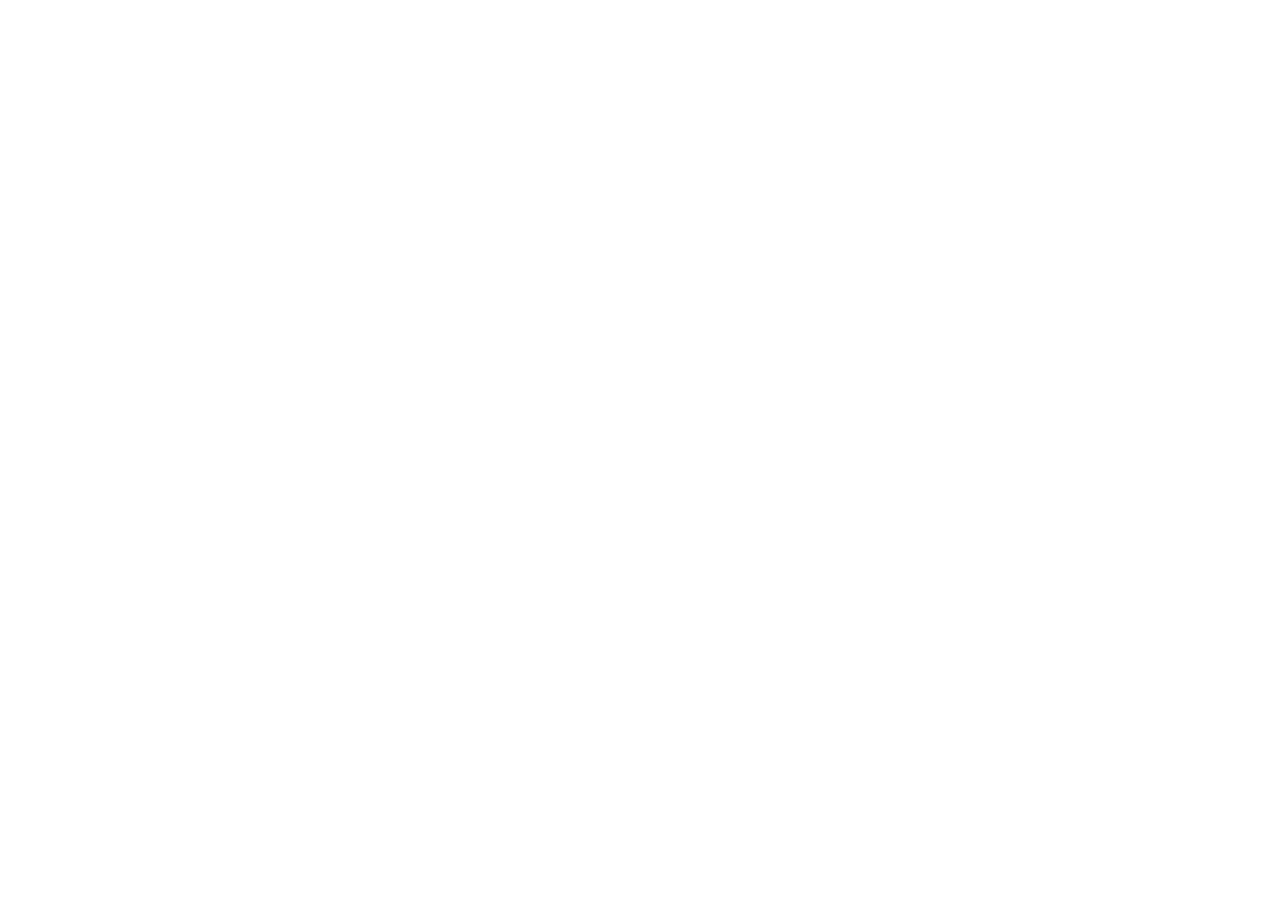
==== index.html @ 886a72cf "Photódex v1 release." ====
<!doctype html>

<html lang="en">

<head>
  <title>Photódex</title>
  <meta charset="utf-8">
  <meta name="viewport" content="width=device-width, initial-scale=1.0, maximum-scale=1.0, user-scalable=no">
  <meta name="description" content="Photódex: Gotta snap 'em all!'">
  <meta name="author" content="JT Atomico">
  <meta property="og:image" content="http://www.photodex.io/preview.jpg" />
  <link rel="icon" href="favicon.ico" type="image/x-icon" />
  <link rel="stylesheet" href="https://maxcdn.bootstrapcdn.com/font-awesome/4.7.0/css/font-awesome.min.css">
  <link rel="stylesheet" href="http://www.photodex.io/cdn/styles/main.css">
</head>

<body class="loading">

  <div id="banner"></div>
  <div id="content"></div>

  <script src="https://code.jquery.com/jquery-1.11.1.min.js"></script>
  <script src="http://www.photodex.io/cdn/scripts/jquery.mobile.custom.min.js"></script>
  <script src="http://www.photodex.io/cdn/scripts/main.js"></script>

</body>

</html>
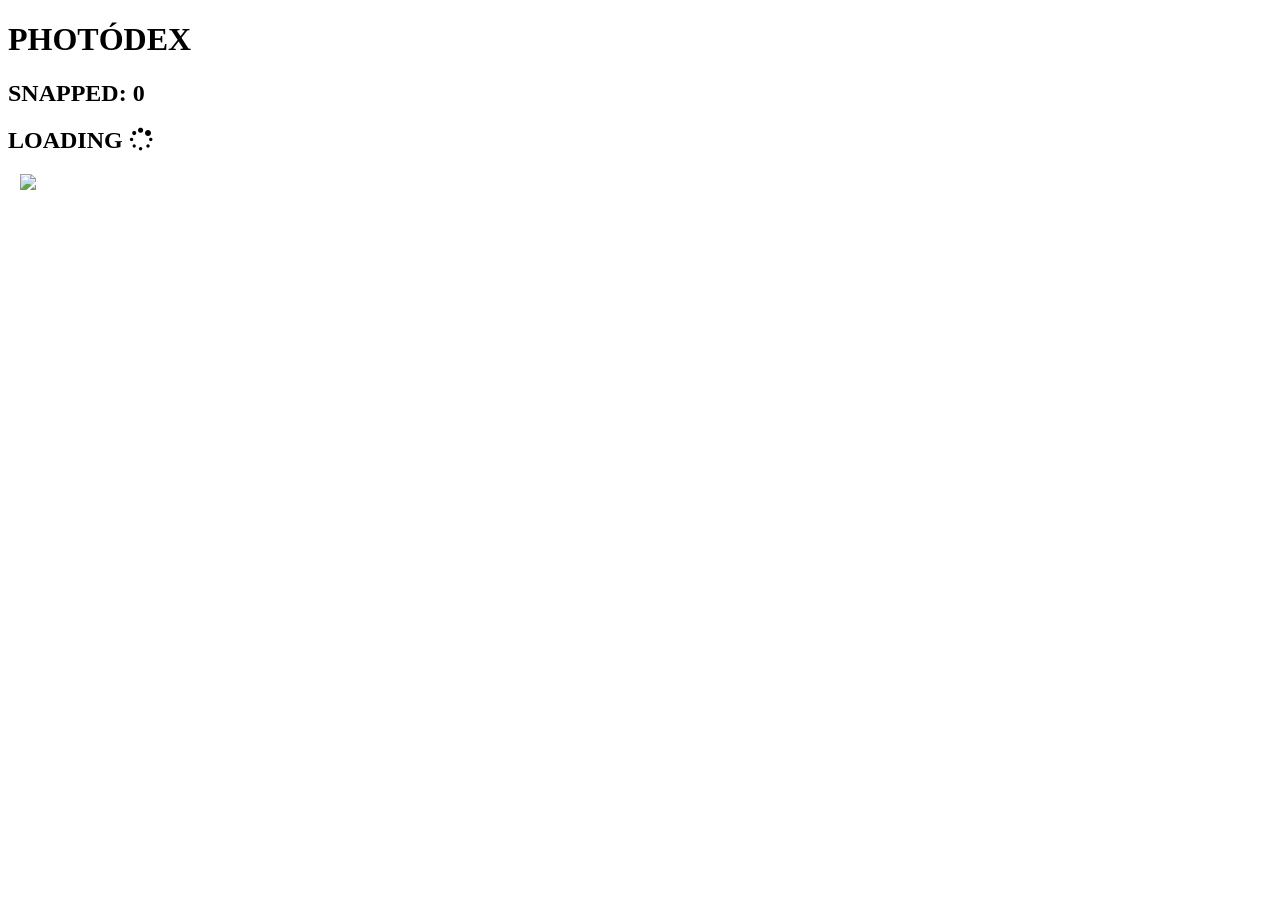
==== commit ec16b679: "Replace files" ====
--- a/index.html
+++ b/index.html
@@ -8,21 +8,33 @@
   <meta name="viewport" content="width=device-width, initial-scale=1.0, maximum-scale=1.0, user-scalable=no">
   <meta name="description" content="Photódex: Gotta snap 'em all!'">
   <meta name="author" content="JT Atomico">
-  <meta property="og:image" content="http://www.photodex.io/preview.jpg" />
+  <meta property="og:image" content="http://jtatomico.photodex.io/preview.jpg" />
   <link rel="icon" href="favicon.ico" type="image/x-icon" />
   <link rel="stylesheet" href="https://maxcdn.bootstrapcdn.com/font-awesome/4.7.0/css/font-awesome.min.css">
-  <link rel="stylesheet" href="http://www.photodex.io/cdn/styles/main.css">
+  <link rel="stylesheet" href="http://jtatomico.photodex.io/styles/main.css">
 </head>
 
 <body class="loading">
 
-  <div id="banner"></div>
-  <div id="content"></div>
+  <div id="banner">
+    <h1>PHOTÓDEX</h1>
+    <h2 class="hidden-while-loading">SNAPPED: <span id="snapped-count">0</span></h2>
+    <h2 class="hidden-when-loaded">LOADING <span class="fa fa-spinner fa-pulse"></span></h2>
+  </div>
+  <div id="content">
+    <div id="entries" class="hidden-while-loading"></div>
+    <div id="gallery">
+      <img class="gallery-image previous">
+      <img class="gallery-image current">
+      <img class="gallery-image next">
+      <img id="close-button" src="assets/close.png">
+    </div>
+  </div>
 
   <script src="https://code.jquery.com/jquery-1.11.1.min.js"></script>
-  <script src="http://www.photodex.io/cdn/scripts/jquery.mobile.custom.min.js"></script>
-  <script src="http://www.photodex.io/cdn/scripts/main.js"></script>
+  <script src="scripts/jquery.mobile.custom.min.js"></script>
+  <script src="scripts/main.js"></script>
 
 </body>
 
-</html>+</html>
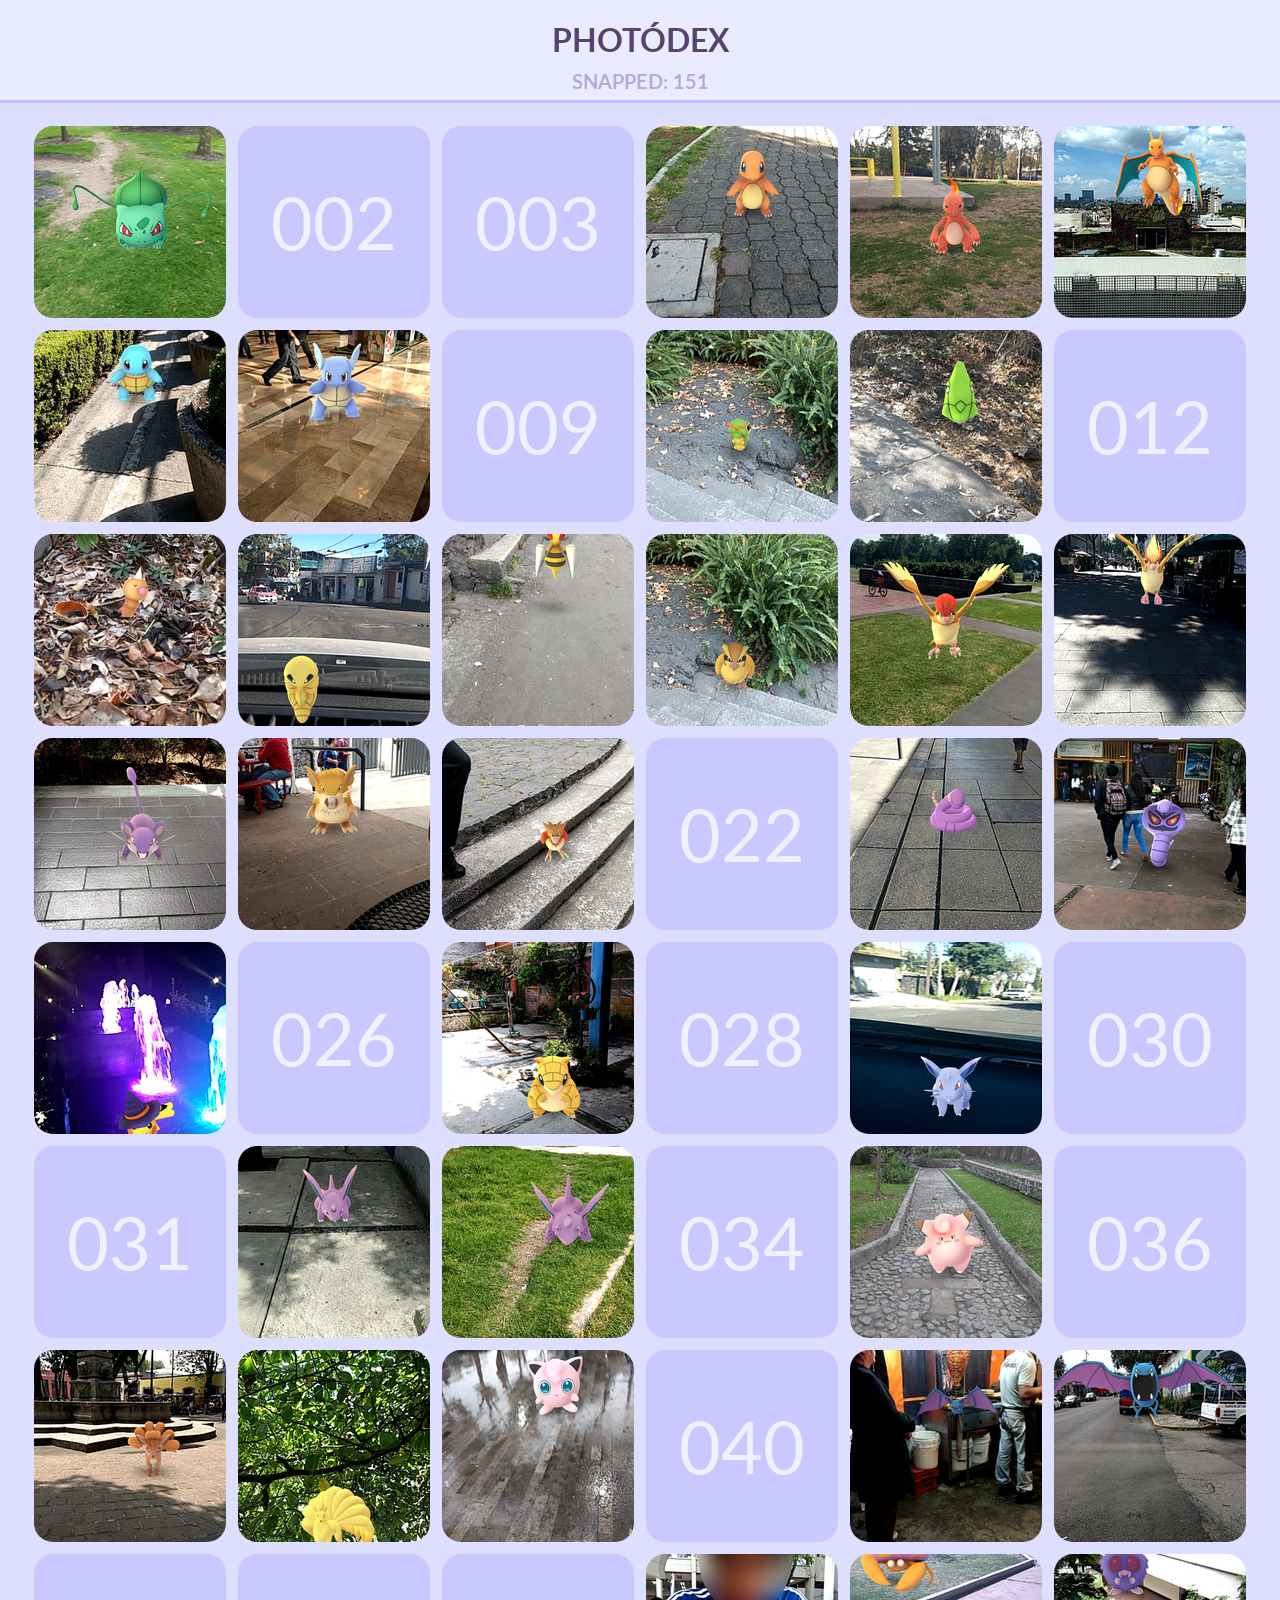
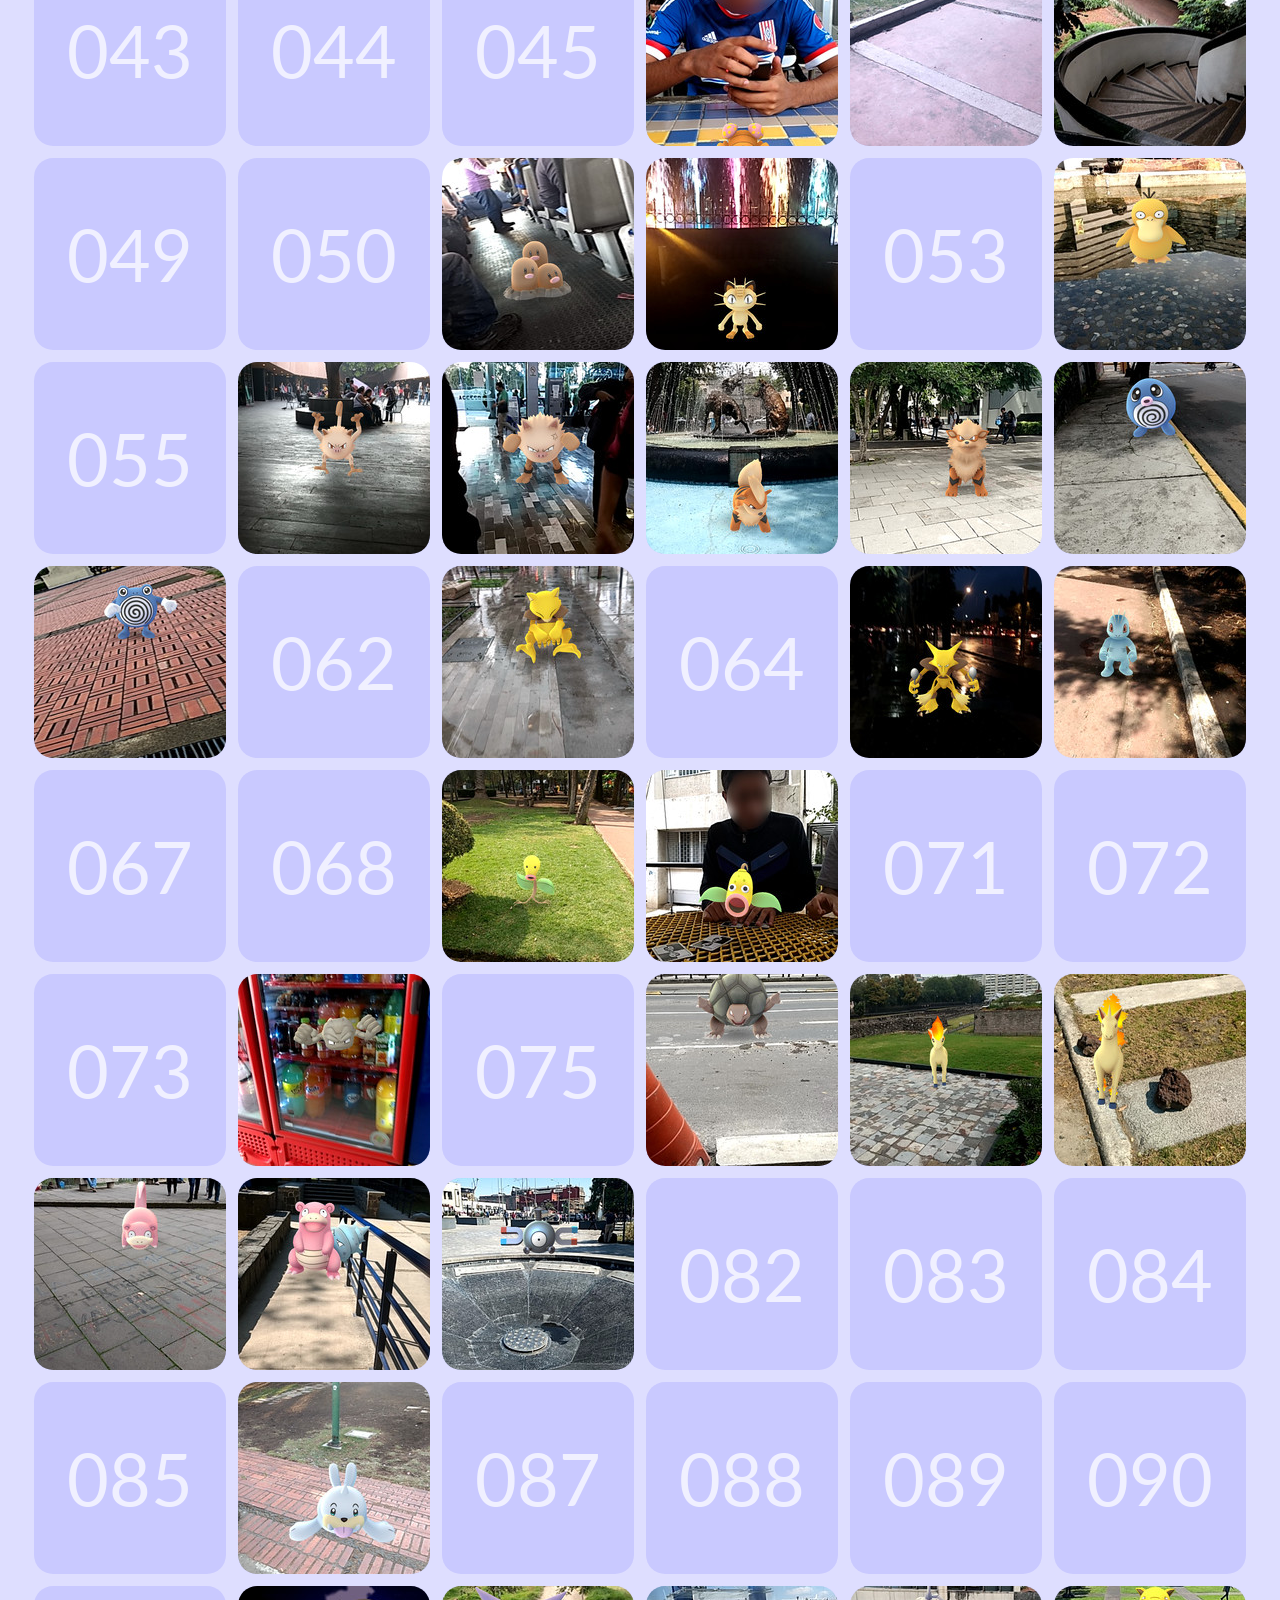
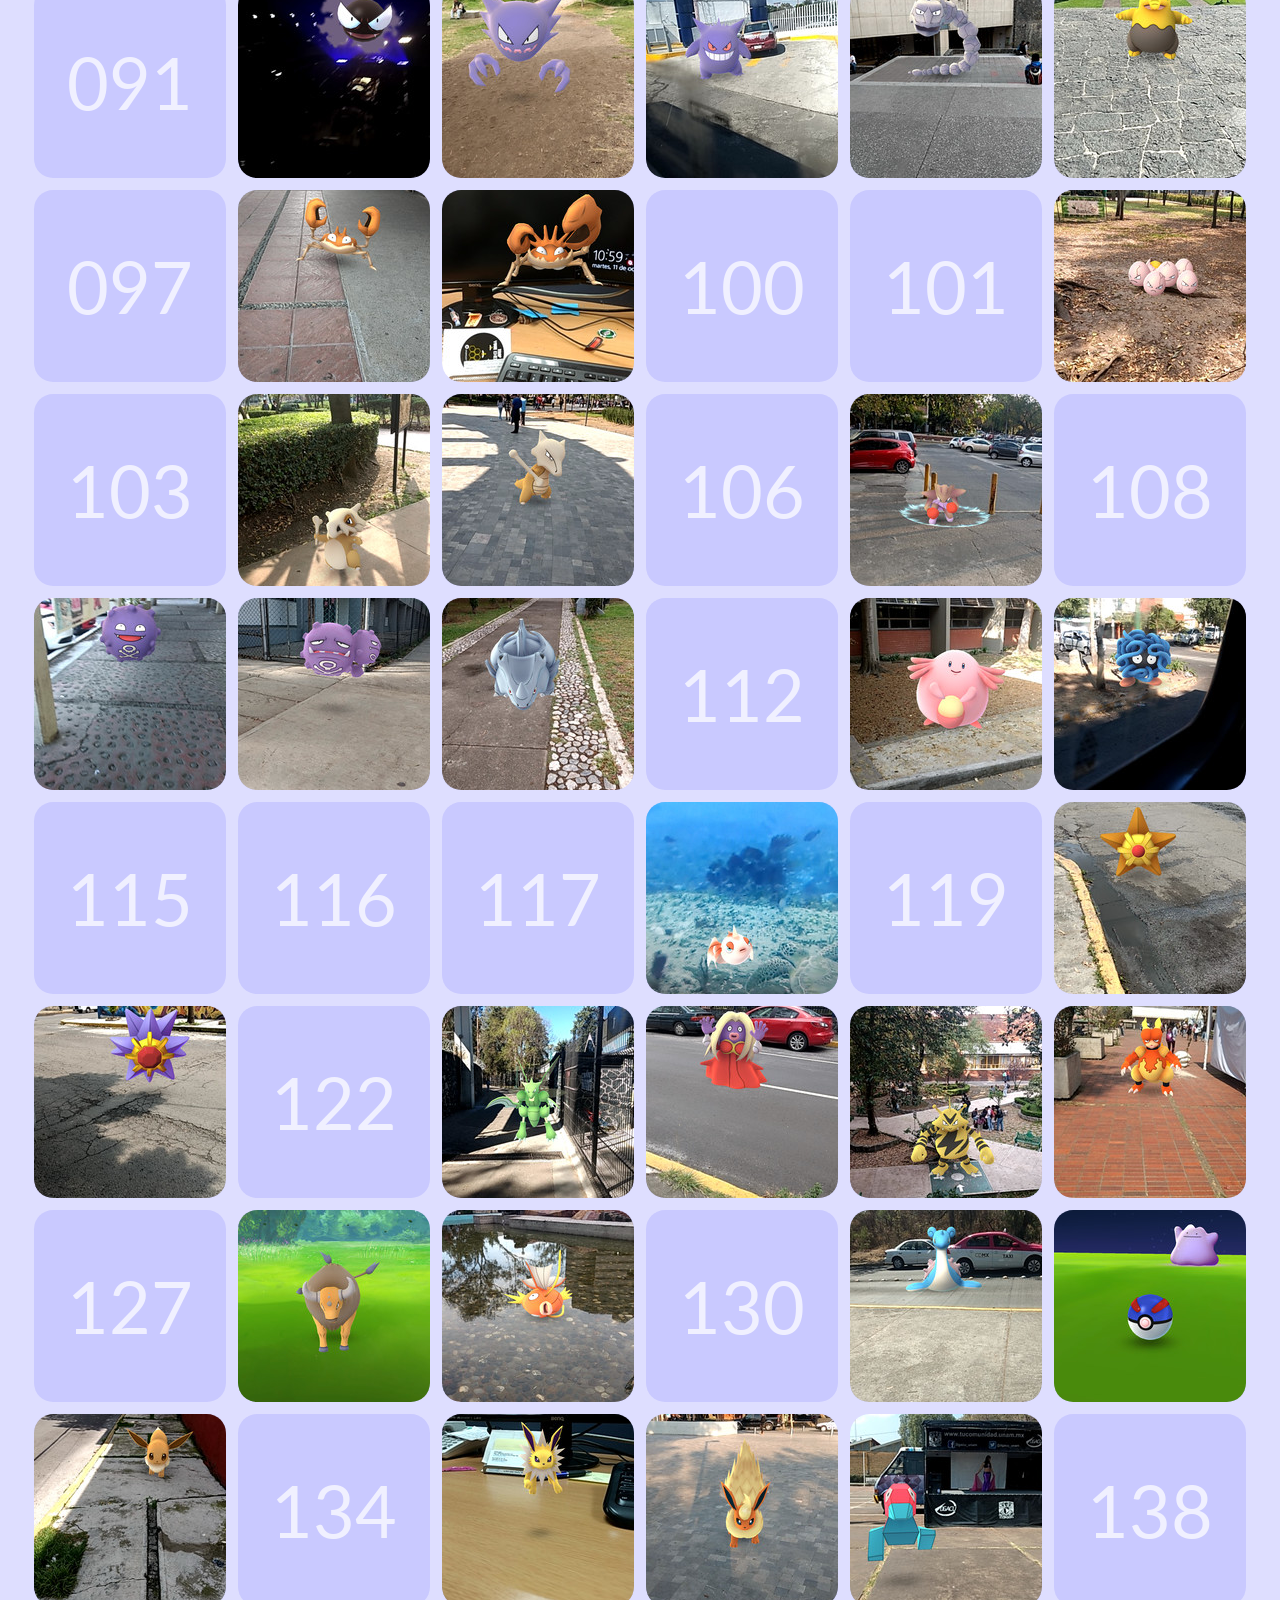
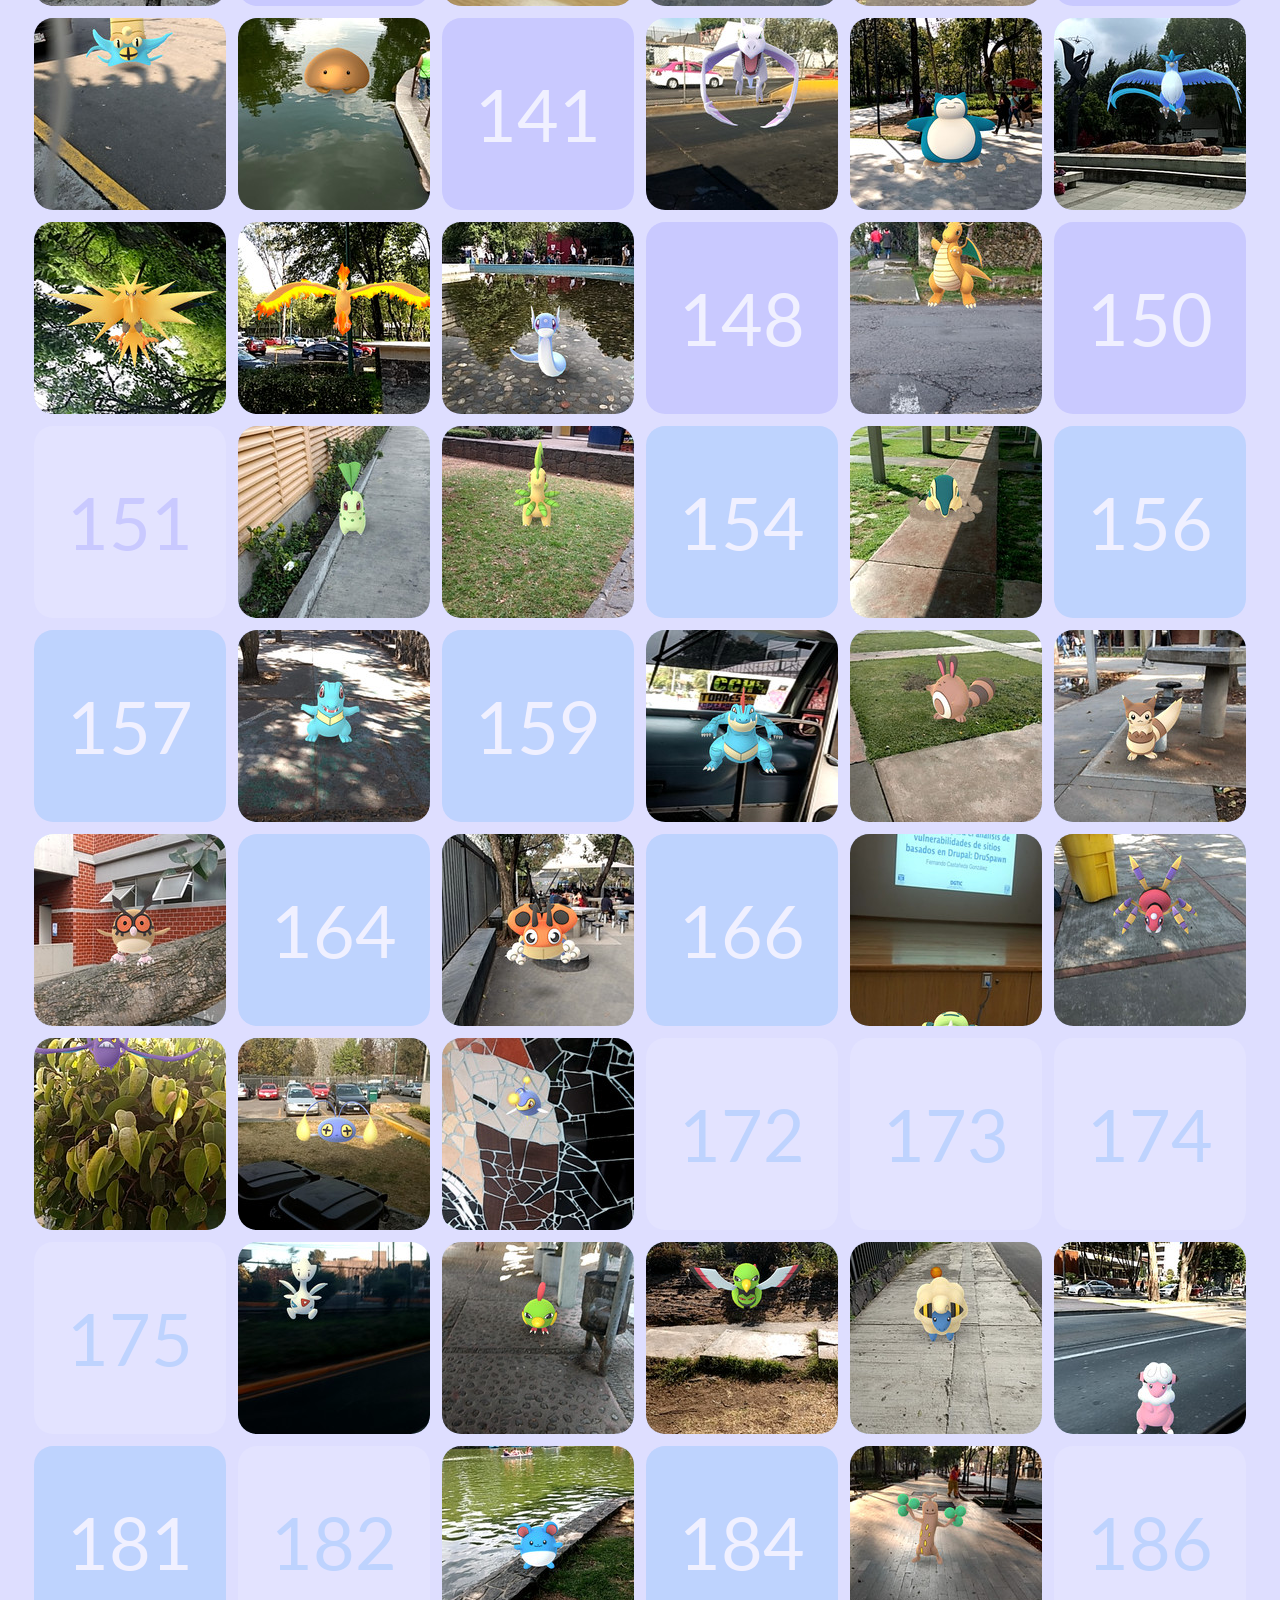
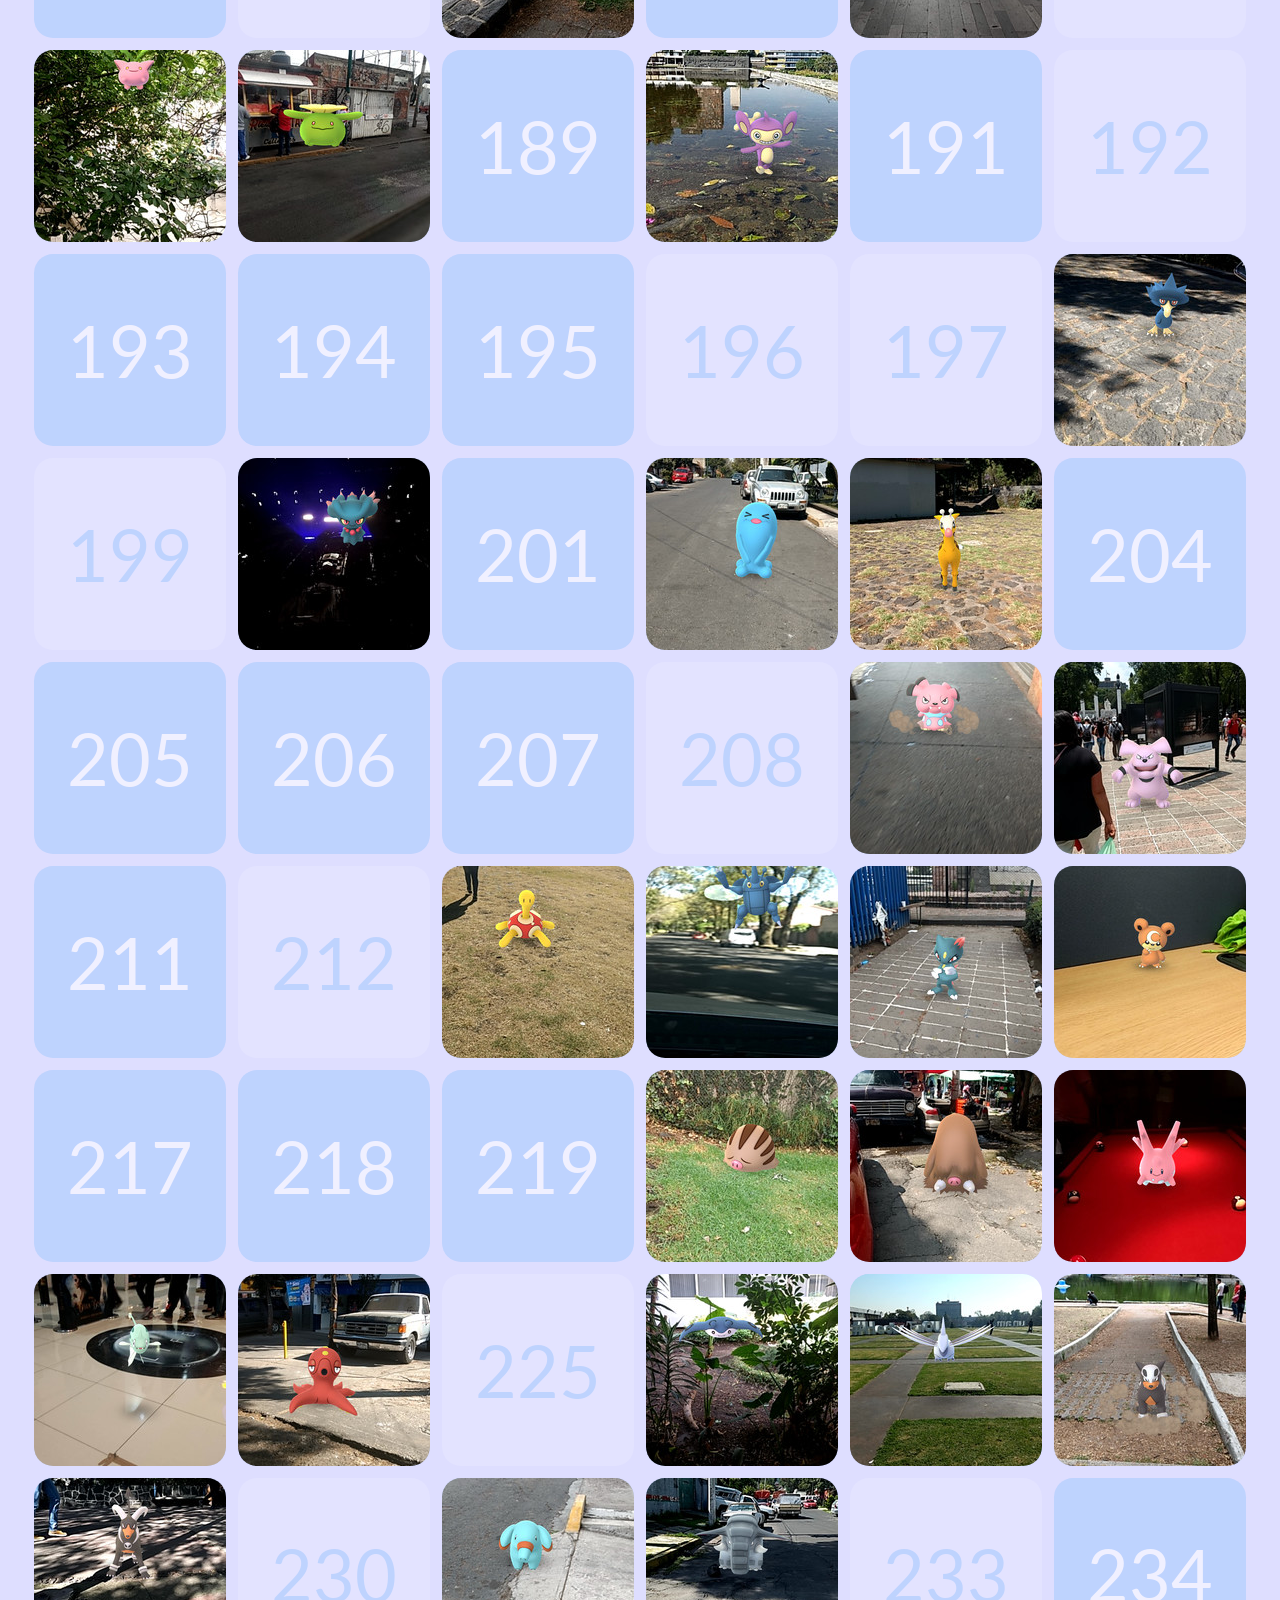
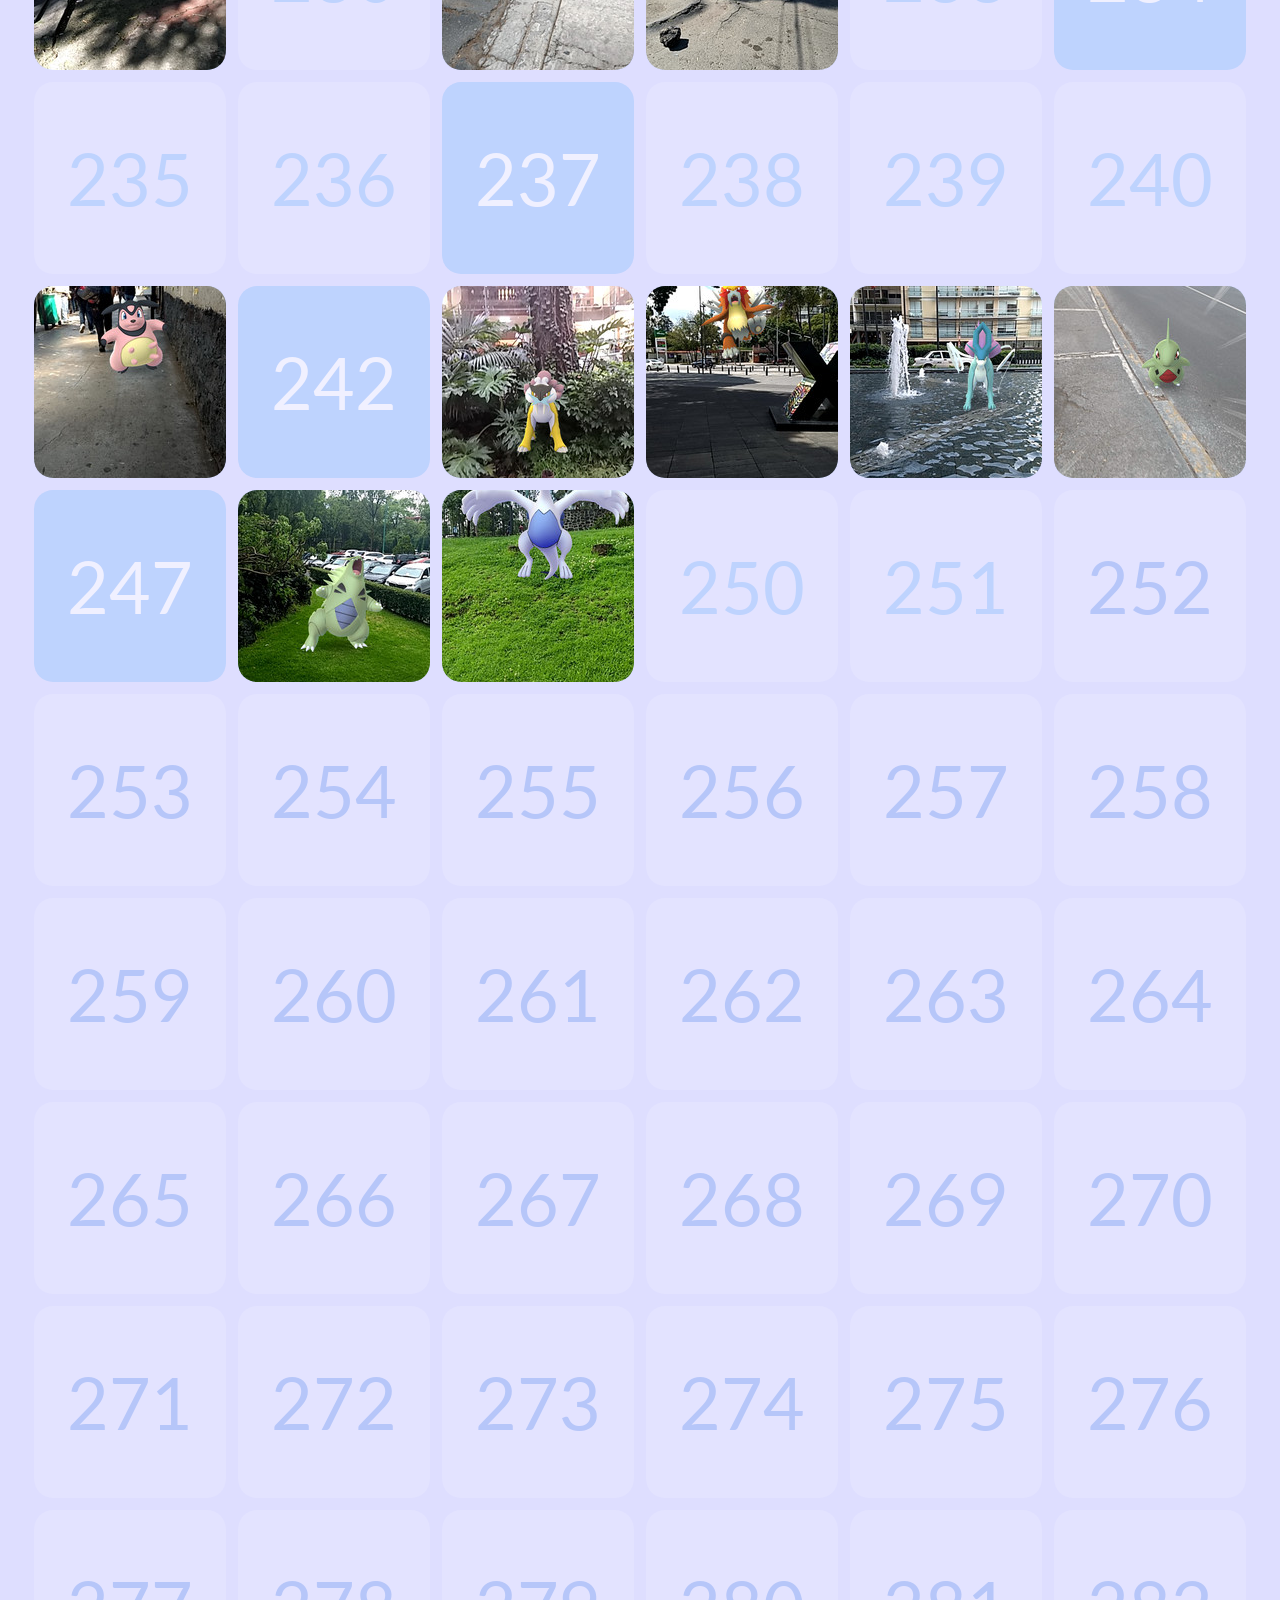
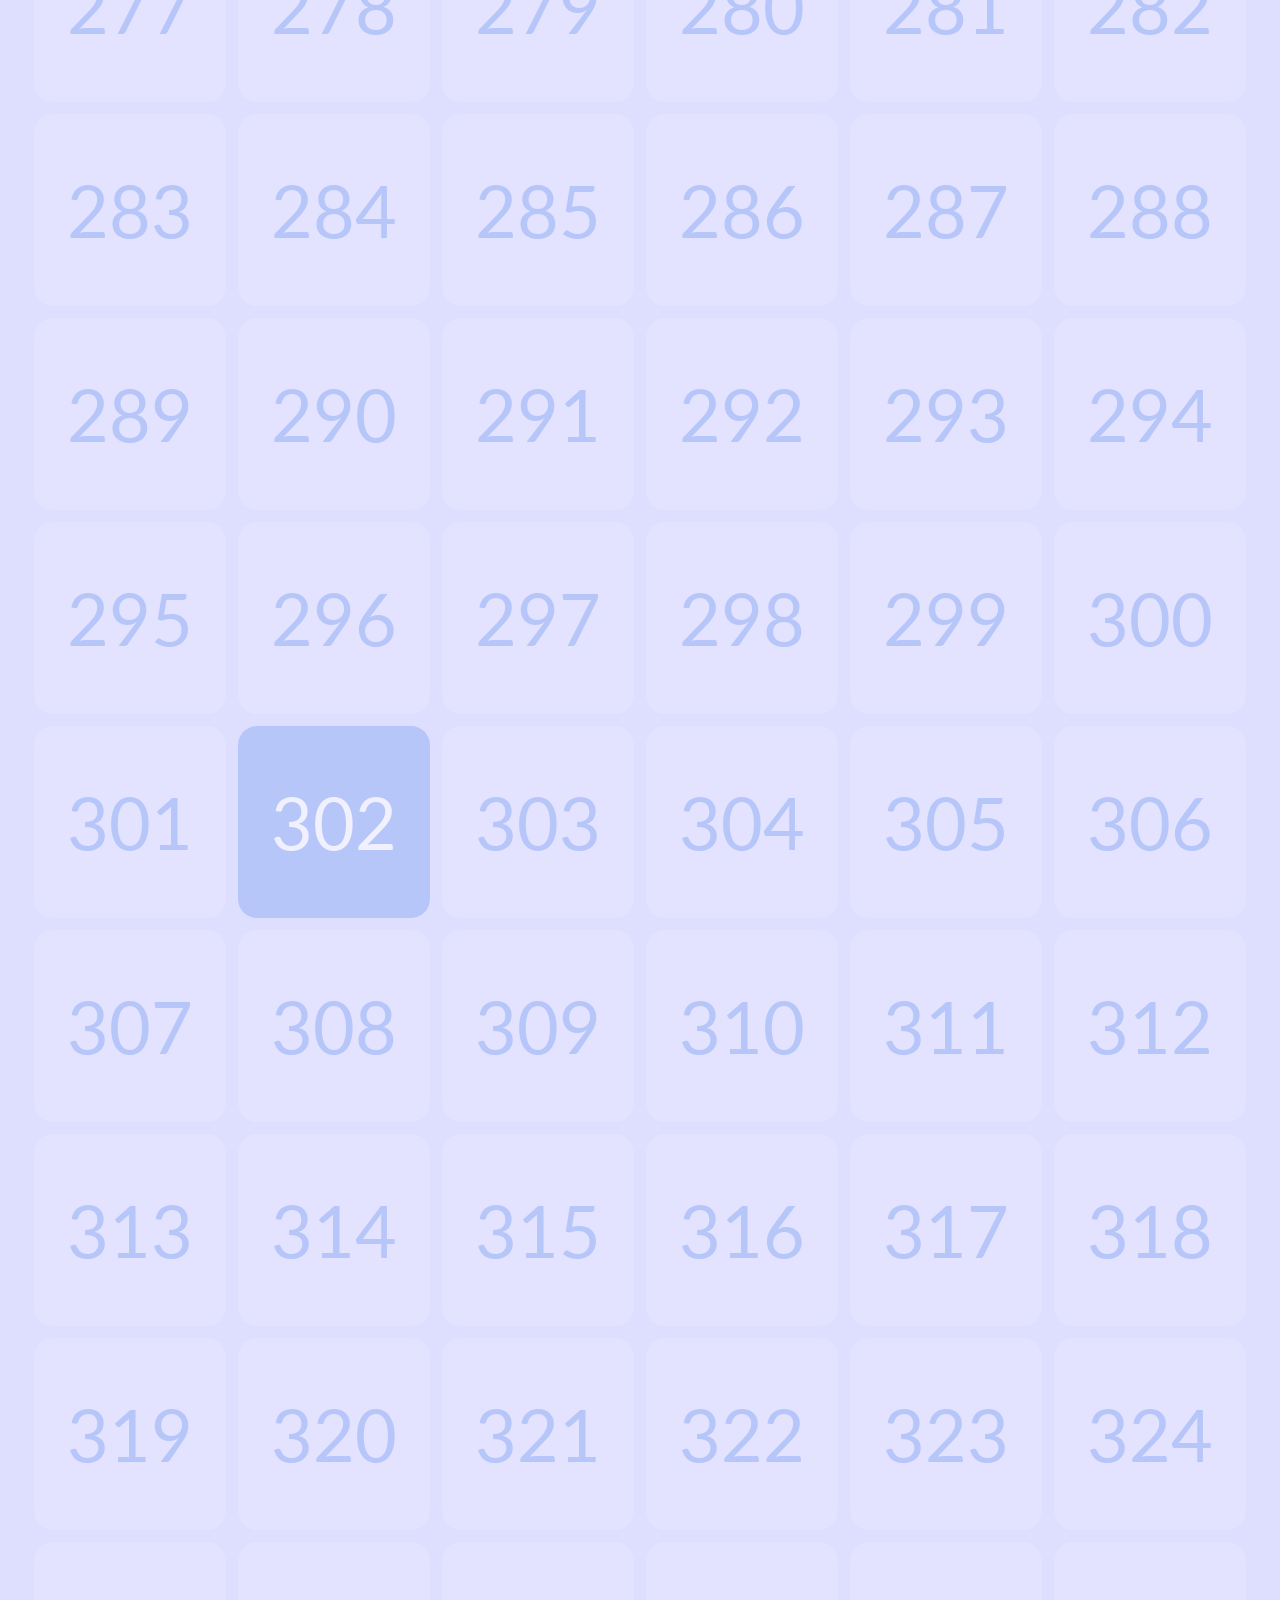
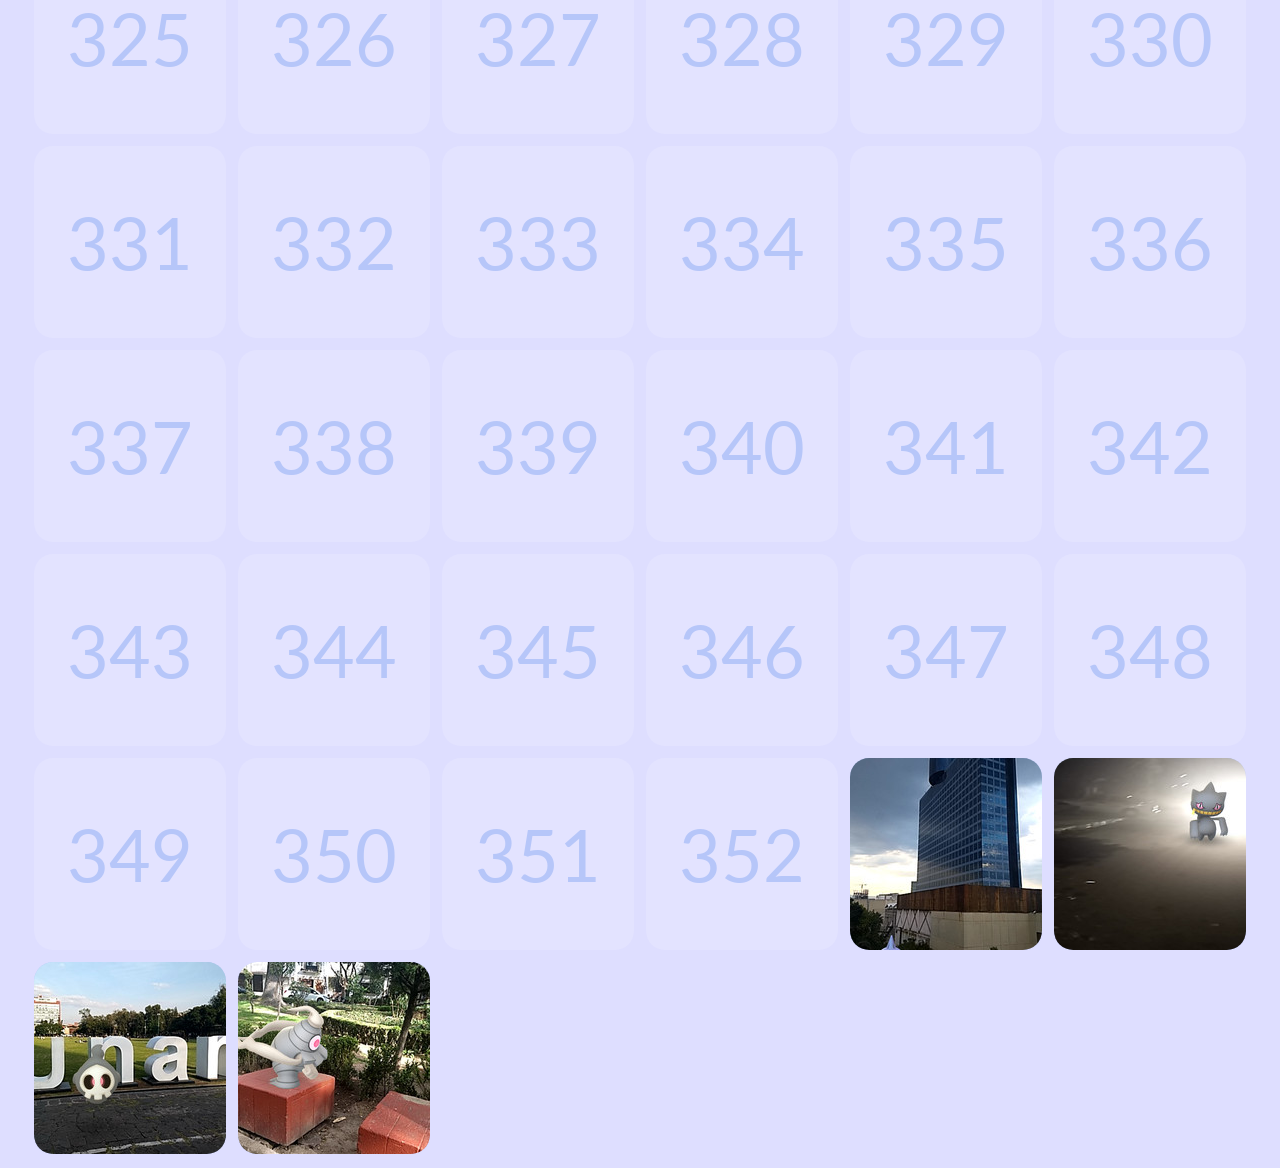
==== commit cafe15c2: "Estilos" ====
--- a/index.html
+++ b/index.html
@@ -11,7 +11,7 @@
   <meta property="og:image" content="http://jtatomico.photodex.io/preview.jpg" />
   <link rel="icon" href="favicon.ico" type="image/x-icon" />
   <link rel="stylesheet" href="https://maxcdn.bootstrapcdn.com/font-awesome/4.7.0/css/font-awesome.min.css">
-  <link rel="stylesheet" href="http://jtatomico.photodex.io/styles/main.css">
+  <link rel="stylesheet" href="styles/main.css">
 </head>
 
 <body class="loading">
--- a/styles/main.css
+++ b/styles/main.css
@@ -0,0 +1,226 @@
+@import url("https://fonts.googleapis.com/css?family=Lato:300");
+
+body {
+  background-color: #DEDEFF;
+  color: #F0F0FF;
+  font-family: "Lato", sans-serif;
+  overflow-y: scroll;
+  margin: 0;
+}
+
+body.no-scroll {
+  position: fixed;
+}
+
+body.loading .hidden-while-loading,
+body:not(.loading) .hidden-when-loaded {
+  display: none !important;
+}
+
+#banner {
+  background-color: #EBEBFF;
+  border-bottom: 3px solid #C1C1FF;
+  text-align: center;
+  position: fixed;
+  height: 100px;
+  z-index: 1;
+  top: 0;
+  left: 0;
+  right: 0;
+}
+
+#banner h1, h2 {
+  margin: 10px;
+}
+
+#banner h1 {
+  margin-top: 20px;
+  font-size: 32px;
+  color: #57446C;
+}
+
+#banner h2 {
+  font-size: 20px;
+  color: #B6A9DE;
+}
+
+#content {
+  margin: 8px;
+}
+
+#entries {
+  margin-top: 120px;
+  display: -webkit-box;
+  display: -ms-flexbox;
+  display: flex;
+  -ms-flex-wrap: wrap;
+  flex-wrap: wrap;
+  -webkit-box-pack: center;
+  -ms-flex-pack: center;
+  justify-content: center;
+}
+
+#gallery {
+  background-color: rgba(0, 0, 0, 0.8);
+  z-index: 2;
+  position: fixed;
+  top: 0;
+  right: 0;
+  bottom: 0;
+  left: 0;
+  display: -webkit-box;
+  display: -ms-flexbox;
+  display: flex;
+}
+
+#gallery:not(.active) {
+  display: none;
+}
+
+#gallery img {
+  -webkit-user-select: none;
+  -moz-user-select: none;
+  -ms-user-select: none;
+  user-select: none;
+  -webkit-user-drag: none;
+  -moz-user-select: none;
+  user-drag: none;
+}
+
+.gallery-image {
+  max-height: 80%;
+  max-width: 80%;
+  box-shadow: 0px 0px 30px #C9C9FF;
+  display: block;
+  margin: auto;
+  position: absolute;
+  top: 0;
+  left: 0;
+  bottom: 0;
+  right: 0;
+  -webkit-transition: left 0.5s;
+  transition: left 0.5s;
+}
+
+.gallery-image.previous {
+  left: -200%;
+}
+
+.gallery-image.next {
+  left: 200%;
+}
+
+#close-button {
+  height: 40px;
+  width: 40px;
+  position: absolute;
+  top: 10px;
+  right: 10px;
+  cursor: pointer;
+}
+
+#close-button:active {
+  opacity: 0.8;
+}
+
+.entry {
+  text-align: center;
+  position: relative;
+  overflow: hidden;
+  box-sizing: border-box;
+  border-radius: 10%;
+}
+
+.entry.gen-i {
+  background-color: #C9C9FF;
+}
+
+.entry.gen-ii {
+  background-color: #BED3FE;
+}
+
+.entry.gen-iii {
+  background-color: #B6C6F9;
+}
+
+.entry.unobtainable {
+  background-color: rgba(255, 255, 255, 0.15);
+}
+
+.entry.gen-i.unobtainable {
+  color: #C9C9FF
+}
+
+.entry.gen-ii.unobtainable {
+  color: #BED3FE
+}
+
+.entry.gen-iii.unobtainable {
+  color: #B6C6F9;
+}
+
+.entry img {
+  cursor: pointer;
+  max-width: 100%;
+  display: block;
+  margin: auto;
+  position: absolute;
+  top: 0;
+  bottom: 0;
+  left: 0;
+  right: 0;
+}
+
+.entry.placeholder {
+  height: 0 !important;
+  margin-top: 0 !important;
+  margin-bottom: 0 !important;
+}
+
+.entry {
+  margin: 6px;
+  width: 192px;
+  height: 192px;
+  line-height: 192px;
+  font-size: 72px;
+}
+
+@media (max-width: 1200px) {
+  .entry {
+    margin: 5px;
+    width: 160px;
+    height: 160px;
+    line-height: 160px;
+    font-size: 60px;
+  }
+}
+
+@media (max-width: 960px) {
+  .entry {
+    margin: 4px;
+    width: 128px;
+    height: 128px;
+    line-height: 128px;
+    font-size: 48px;
+  }
+}
+
+@media (max-width: 720px) {
+  .entry {
+    margin: 3px;
+    width: 96px;
+    height: 96px;
+    line-height: 96px;
+    font-size: 36px;
+  }
+}
+
+@media (max-width: 480px) {
+  .entry {
+    margin: 2px;
+    width: 64px;
+    height: 64px;
+    line-height: 64px;
+    font-size: 24px;
+  }
+}
